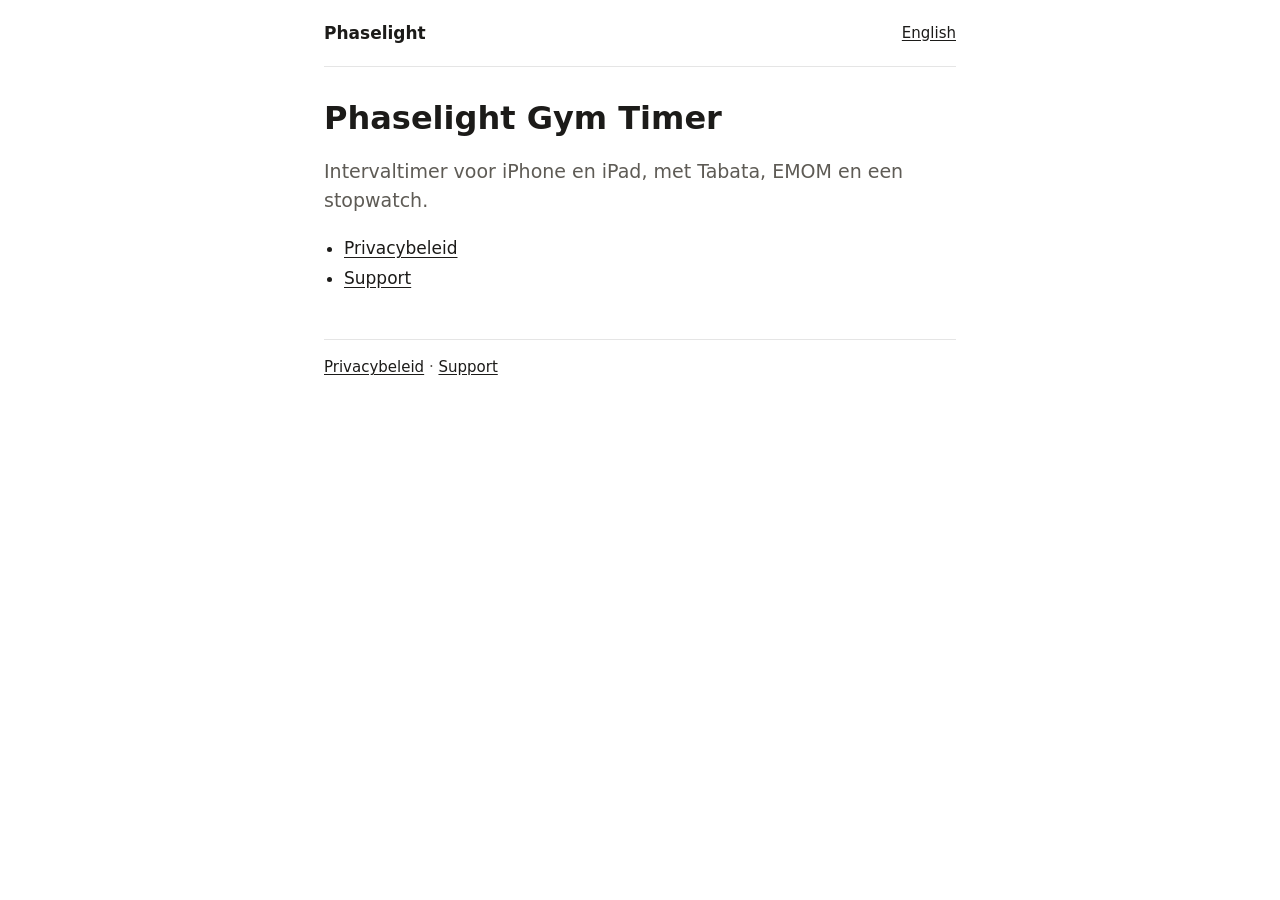
==== index.html @ 1415e86a "Privacy- en supportpagina's (nl en en), startpagina, 404 en CNAME" ====
<!doctype html>
<html lang="nl">
<head>
<meta charset="utf-8">
<meta name="viewport" content="width=device-width, initial-scale=1">
<title>Phaselight Gym Timer</title>
<meta name="description" content="Phaselight Gym Timer: intervaltimer voor iPhone en iPad.">
<meta name="color-scheme" content="light dark">
<link rel="stylesheet" href="/style.css">
<link rel="alternate" hreflang="nl" href="https://phaselightsports.com/">
<link rel="alternate" hreflang="en" href="https://phaselightsports.com/en/">
</head>
<body>
<a class="skip" href="#inhoud">Naar de inhoud</a>
<header>
<a class="name" href="/"><svg class="logo" viewBox="0 0 100 100" width="28" height="28" aria-hidden="true" fill="none" stroke-width="10.7" stroke-linecap="round"><path d="M66.96 22.86A32 32 0 0 1 77.14 33.04" stroke="#FFD60A"/><path d="M81.69 45.55A32 32 0 0 1 40.11 80.43" stroke="#30D158"/><path d="M28.59 73.78A32 32 0 0 1 19.40 59.36" stroke="#E59A8C"/><path d="M18.24 46.10A32 32 0 0 1 33.04 22.86" stroke="#64D2FF"/><circle cx="50" cy="18" r="5.35" fill="currentColor" stroke="none"/></svg><span>Phaselight</span></a>
<a class="lang" href="/en/" hreflang="en" lang="en">English</a>
</header>
<main id="inhoud">
<h1>Phaselight Gym Timer</h1>
<p class="lead">Intervaltimer voor iPhone en iPad, met Tabata, EMOM en een stopwatch.</p>
<ul class="links">
<li><a href="/privacy/">Privacybeleid</a></li>
<li><a href="/support/">Support</a></li>
</ul>
</main>
<footer>
<a href="/privacy/">Privacybeleid</a> · <a href="/support/">Support</a>
</footer>
</body>
</html>
---- style.css ----
/* Phaselight-site: systeemlettertype, licht en donker, geen externe bronnen. */
:root {
  color-scheme: light dark;
  --bg: #ffffff;
  --fg: #1c1b19;
  --muted: #5e5b55;
  --line: #0000001a;
  --link: #1c1b19;
}
@media (prefers-color-scheme: dark) {
  :root {
    --bg: #000000;
    --fg: #f3f1ec;
    --muted: #a39f96;
    --line: #ffffff26;
    --link: #f3f1ec;
  }
}
* { box-sizing: border-box; }
html { -webkit-text-size-adjust: 100%; }
body {
  margin: 0 auto;
  max-width: 42rem;
  padding: 0 1.25rem 2rem;
  background: var(--bg);
  color: var(--fg);
  font: 1.0625rem/1.55 -apple-system, BlinkMacSystemFont, "Segoe UI", system-ui, sans-serif;
}
a { color: var(--link); text-underline-offset: 0.15em; }
header {
  display: flex;
  align-items: center;
  justify-content: space-between;
  gap: 1rem;
  padding: 1.25rem 0;
  border-bottom: 1px solid var(--line);
}
header .name {
  display: inline-flex;
  align-items: center;
  gap: 0.5rem;
  font-weight: 700;
  text-decoration: none;
}
.logo { display: none; flex: none; }
header .lang { font-size: 0.9375rem; }
h1 { font-size: 2rem; line-height: 1.2; margin: 2rem 0 1rem; }
h2 { font-size: 1.25rem; line-height: 1.3; margin: 2rem 0 0.5rem; }
.lead { font-size: 1.1875rem; color: var(--muted); }
.links { padding-left: 1.25rem; }
.meta { color: var(--muted); font-size: 0.9375rem; margin-top: 2rem; }
li + li { margin-top: 0.25rem; }
footer {
  margin-top: 3rem;
  padding-top: 1rem;
  border-top: 1px solid var(--line);
  color: var(--muted);
  font-size: 0.9375rem;
}
.skip { position: absolute; left: -999px; }
.skip:focus { left: 1rem; top: 1rem; background: var(--bg); padding: 0.5rem; }
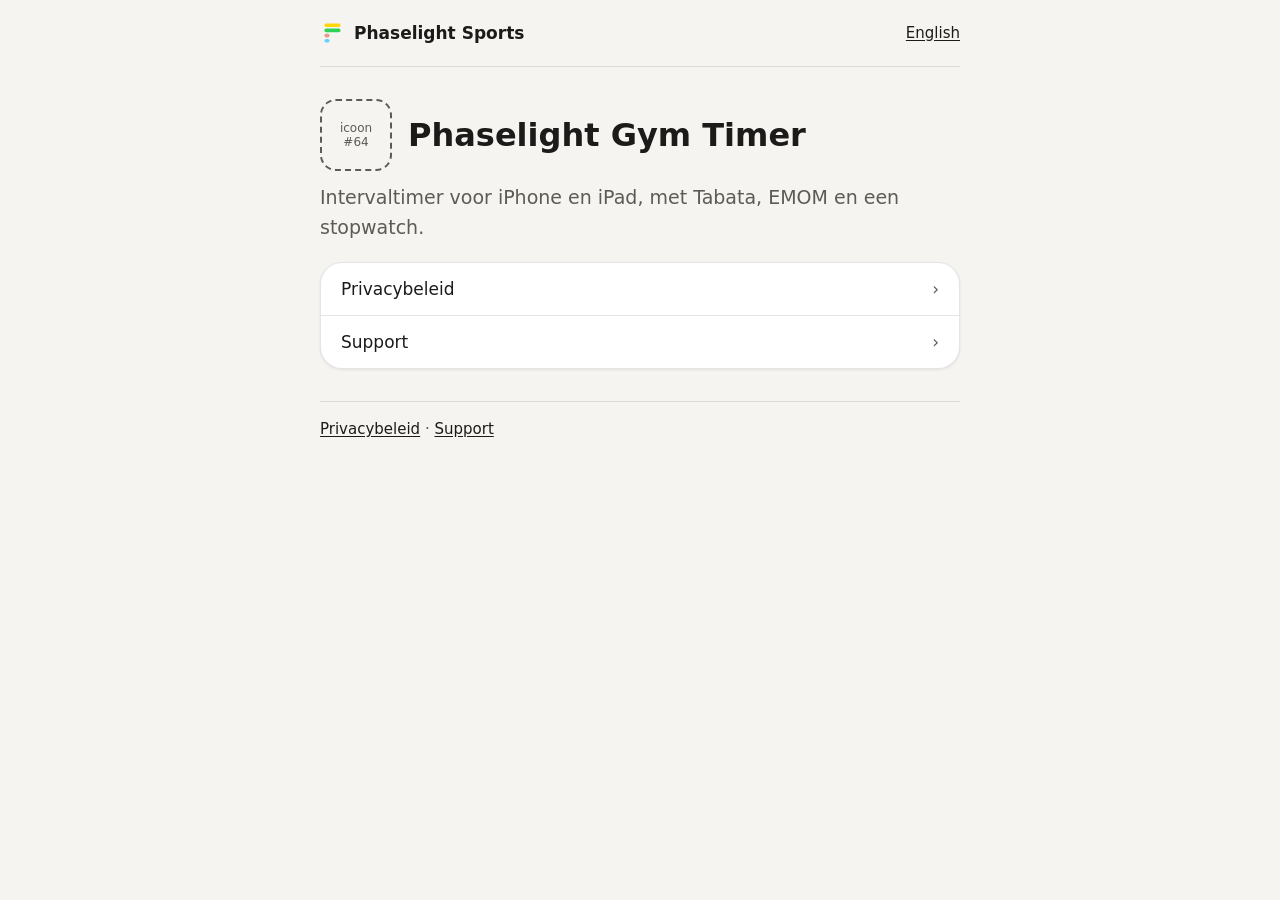
==== commit 1a70f0c3: "Phaselight-stijl (palet 2 warm), kop met monogram en Phaselight Sports, app-icoon als plaatshouder, " ====
--- a/index.html
+++ b/index.html
@@ -13,15 +13,15 @@
 <body>
 <a class="skip" href="#inhoud">Naar de inhoud</a>
 <header>
-<a class="name" href="/"><svg class="logo" viewBox="0 0 100 100" width="28" height="28" aria-hidden="true" fill="none" stroke-width="10.7" stroke-linecap="round"><path d="M66.96 22.86A32 32 0 0 1 77.14 33.04" stroke="#FFD60A"/><path d="M81.69 45.55A32 32 0 0 1 40.11 80.43" stroke="#30D158"/><path d="M28.59 73.78A32 32 0 0 1 19.40 59.36" stroke="#E59A8C"/><path d="M18.24 46.10A32 32 0 0 1 33.04 22.86" stroke="#64D2FF"/><circle cx="50" cy="18" r="5.35" fill="currentColor" stroke="none"/></svg><span>Phaselight</span></a>
+<a class="name" href="/"><svg class="logo" width="26" height="26" viewBox="0 0 100 100" aria-hidden="true"><path d="M24 20h48" stroke="#FFD60A" stroke-width="14" stroke-linecap="round"/><path d="M24 40h48" stroke="#30D158" stroke-width="14" stroke-linecap="round"/><path d="M24 60h6" stroke="#E59A8C" stroke-width="14" stroke-linecap="round"/><path d="M24 80h6" stroke="#64D2FF" stroke-width="14" stroke-linecap="round"/></svg><span>Phaselight Sports</span></a>
 <a class="lang" href="/en/" hreflang="en" lang="en">English</a>
 </header>
 <main id="inhoud">
-<h1>Phaselight Gym Timer</h1>
+<div class="hero"><!-- PLAATSHOUDER app-icoon: vervangen na merge van #106 --><span class="app-icon placeholder" aria-hidden="true">icoon<br>#64</span><h1>Phaselight Gym Timer</h1></div>
 <p class="lead">Intervaltimer voor iPhone en iPad, met Tabata, EMOM en een stopwatch.</p>
-<ul class="links">
-<li><a href="/privacy/">Privacybeleid</a></li>
-<li><a href="/support/">Support</a></li>
+<ul class="rows">
+<li><a href="/privacy/">Privacybeleid<span class="chev" aria-hidden="true">›</span></a></li>
+<li><a href="/support/">Support<span class="chev" aria-hidden="true">›</span></a></li>
 </ul>
 </main>
 <footer>
--- a/style.css
+++ b/style.css
@@ -1,39 +1,45 @@
-/* Phaselight-site: systeemlettertype, licht en donker, geen externe bronnen. */
+/* Phaselight-site: tokens uit het Phaselight Design System (palet 2, zoals de app), systeemletters, licht en donker.
+   Geen scripts, geen cookies, geen externe bronnen. Links in inkt, onderstreept; merkgroen nooit als tekst. */
 :root {
   color-scheme: light dark;
-  --bg: #ffffff;
-  --fg: #1c1b19;
-  --muted: #5e5b55;
-  --line: #0000001a;
-  --link: #1c1b19;
+  --surface-0: #f5f4f0;
+  --surface-1: #ffffff;
+  --ink: #1c1b19;
+  --ink-secondary: #5e5b55;
+  --hairline: #0000001a;
+  --border-control: #00000024;
+  --shadow-card: 0 1px 3px #00000014;
 }
 @media (prefers-color-scheme: dark) {
   :root {
-    --bg: #000000;
-    --fg: #f3f1ec;
-    --muted: #a39f96;
-    --line: #ffffff26;
-    --link: #f3f1ec;
+    --surface-0: #0e0e0d;
+    --surface-1: #1c1b19;
+    --ink: #f3f1ec;
+    --ink-secondary: #a39f96;
+    --hairline: #ffffff1a;
+    --border-control: #ffffff29;
+    --shadow-card: none;
   }
 }
 * { box-sizing: border-box; }
 html { -webkit-text-size-adjust: 100%; }
 body {
   margin: 0 auto;
-  max-width: 42rem;
+  max-width: calc(640px + 2.5rem);
   padding: 0 1.25rem 2rem;
-  background: var(--bg);
-  color: var(--fg);
-  font: 1.0625rem/1.55 -apple-system, BlinkMacSystemFont, "Segoe UI", system-ui, sans-serif;
+  background: var(--surface-0);
+  color: var(--ink);
+  font: 1.0625rem/1.55 -apple-system, BlinkMacSystemFont, system-ui, sans-serif;
 }
-a { color: var(--link); text-underline-offset: 0.15em; }
+a { color: var(--ink); text-decoration: underline; text-underline-offset: 0.15em; }
+h1, h2, header .name { font-family: ui-rounded, -apple-system, BlinkMacSystemFont, system-ui, sans-serif; }
 header {
   display: flex;
   align-items: center;
   justify-content: space-between;
   gap: 1rem;
   padding: 1.25rem 0;
-  border-bottom: 1px solid var(--line);
+  border-bottom: 1px solid var(--hairline);
 }
 header .name {
   display: inline-flex;
@@ -42,20 +48,59 @@
   font-weight: 700;
   text-decoration: none;
 }
-.logo { display: none; flex: none; }
+.logo { flex: none; }
 header .lang { font-size: 0.9375rem; }
 h1 { font-size: 2rem; line-height: 1.2; margin: 2rem 0 1rem; }
 h2 { font-size: 1.25rem; line-height: 1.3; margin: 2rem 0 0.5rem; }
-.lead { font-size: 1.1875rem; color: var(--muted); }
-.links { padding-left: 1.25rem; }
-.meta { color: var(--muted); font-size: 0.9375rem; margin-top: 2rem; }
+.hero { display: flex; align-items: center; gap: 1rem; margin: 2rem 0 0.75rem; }
+.hero h1 { margin: 0; }
+.app-icon { flex: none; width: 72px; height: 72px; border-radius: 16px; }
+.app-icon.placeholder {
+  display: inline-flex;
+  align-items: center;
+  justify-content: center;
+  border: 2px dashed var(--ink-secondary);
+  color: var(--ink-secondary);
+  font-size: 0.75rem;
+  line-height: 1.2;
+  text-align: center;
+}
+.lead { font-size: 1.1875rem; color: var(--ink-secondary); margin: 0 0 1.25rem; }
+.card, .rows {
+  background: var(--surface-1);
+  border: 1px solid var(--hairline);
+  border-radius: 22px;
+  box-shadow: var(--shadow-card);
+}
+.card { padding: 0.25rem 1.25rem 1.25rem; margin-top: 1.5rem; }
+.card h1 { margin-top: 1.25rem; }
+.rows { list-style: none; margin: 0; padding: 0; overflow: hidden; }
+.rows li + li { border-top: 1px solid var(--hairline); }
+.rows a {
+  display: flex;
+  align-items: center;
+  justify-content: space-between;
+  min-height: 3.25rem;
+  padding: 0.75rem 1.25rem;
+  text-decoration: none;
+}
+.rows a:hover, .rows a:focus-visible { text-decoration: underline; }
+.chev { color: var(--ink-secondary); }
+.meta {
+  color: var(--ink-secondary);
+  font-size: 0.9375rem;
+  margin: 1.5rem 0 0;
+  padding-top: 1rem;
+  border-top: 1px solid var(--hairline);
+}
 li + li { margin-top: 0.25rem; }
+.rows li + li { margin-top: 0; }
 footer {
-  margin-top: 3rem;
+  margin-top: 2rem;
   padding-top: 1rem;
-  border-top: 1px solid var(--line);
-  color: var(--muted);
+  border-top: 1px solid var(--hairline);
+  color: var(--ink-secondary);
   font-size: 0.9375rem;
 }
 .skip { position: absolute; left: -999px; }
-.skip:focus { left: 1rem; top: 1rem; background: var(--bg); padding: 0.5rem; }
+.skip:focus { left: 1rem; top: 1rem; background: var(--surface-0); padding: 0.5rem; }
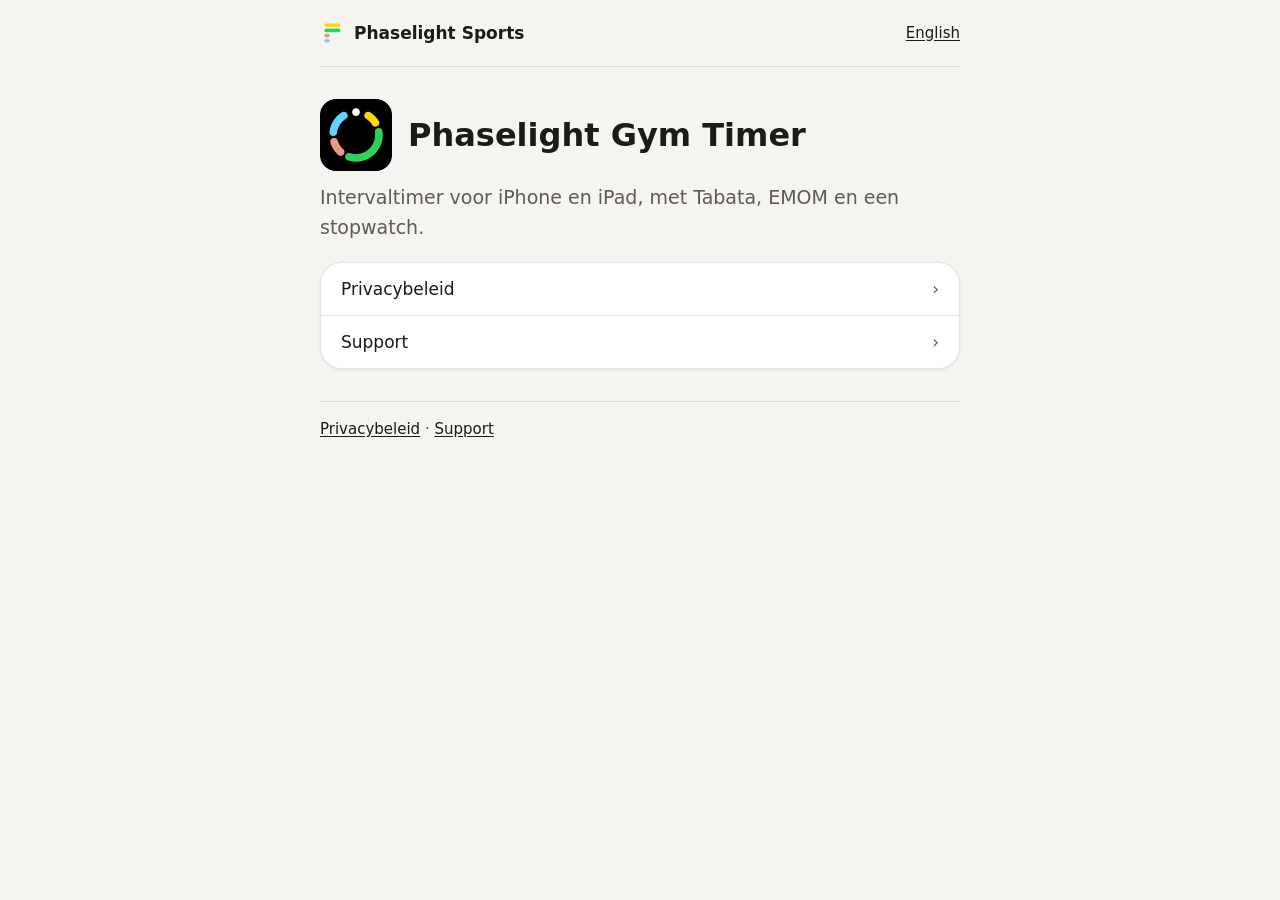
==== commit 351d3c62: "App-icoon (standaardvariant, 144 x 144) in plaats van de plaatshouder" ====
--- a/index.html
+++ b/index.html
@@ -17,7 +17,7 @@
 <a class="lang" href="/en/" hreflang="en" lang="en">English</a>
 </header>
 <main id="inhoud">
-<div class="hero"><!-- PLAATSHOUDER app-icoon: vervangen na merge van #106 --><span class="app-icon placeholder" aria-hidden="true">icoon<br>#64</span><h1>Phaselight Gym Timer</h1></div>
+<div class="hero"><img class="app-icon" src="/app-icon.png" width="72" height="72" alt=""><h1>Phaselight Gym Timer</h1></div>
 <p class="lead">Intervaltimer voor iPhone en iPad, met Tabata, EMOM en een stopwatch.</p>
 <ul class="rows">
 <li><a href="/privacy/">Privacybeleid<span class="chev" aria-hidden="true">›</span></a></li>
--- a/style.css
+++ b/style.css
@@ -55,16 +55,6 @@
 .hero { display: flex; align-items: center; gap: 1rem; margin: 2rem 0 0.75rem; }
 .hero h1 { margin: 0; }
 .app-icon { flex: none; width: 72px; height: 72px; border-radius: 16px; }
-.app-icon.placeholder {
-  display: inline-flex;
-  align-items: center;
-  justify-content: center;
-  border: 2px dashed var(--ink-secondary);
-  color: var(--ink-secondary);
-  font-size: 0.75rem;
-  line-height: 1.2;
-  text-align: center;
-}
 .lead { font-size: 1.1875rem; color: var(--ink-secondary); margin: 0 0 1.25rem; }
 .card, .rows {
   background: var(--surface-1);
